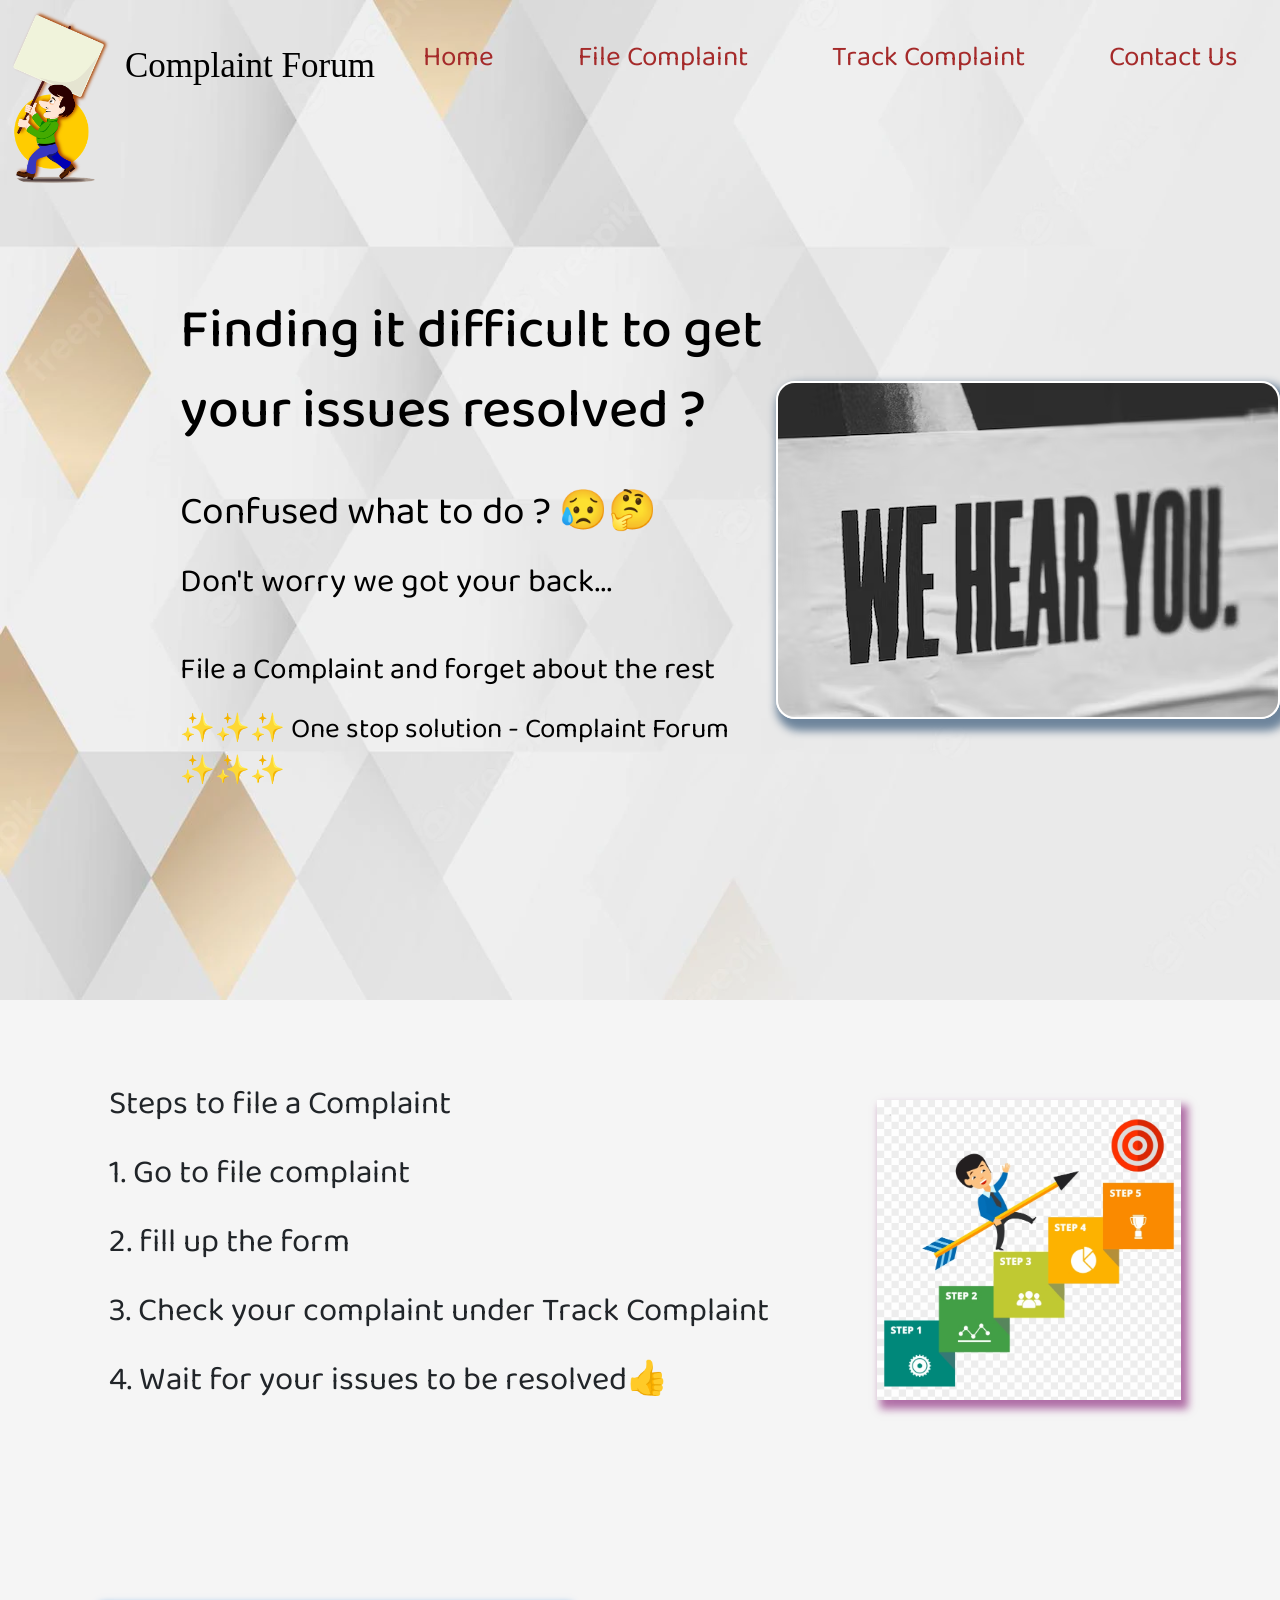
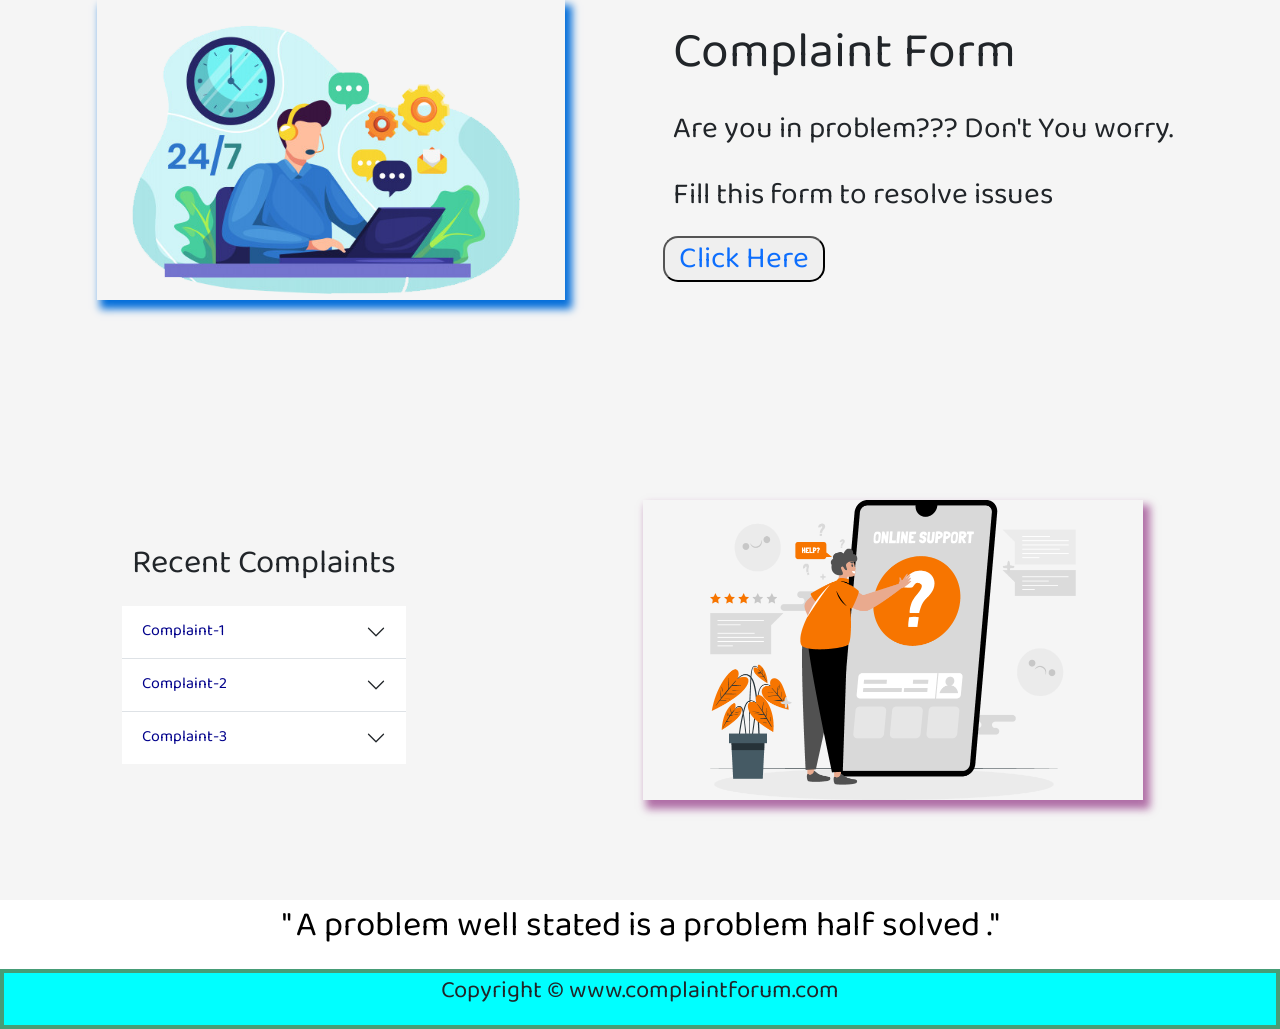
==== index.html @ 1fec8f89 "Add files via upload" ====
<!DOCTYPE html>
<html lang="en">

<head>
    <meta charset="UTF-8">
    <meta http-equiv="X-UA-Compatible" content="IE=edge">
    <meta name="viewport" content="width=device-width, initial-scale=1.0">
    <title>Best Complaint Forum | www.complaintforum.com</title>
    <link href="https://cdn.jsdelivr.net/npm/bootstrap@5.3.0-alpha1/dist/css/bootstrap.min.css" rel="stylesheet"
        integrity="sha384-GLhlTQ8iRABdZLl6O3oVMWSktQOp6b7In1Zl3/Jr59b6EGGoI1aFkw7cmDA6j6gD" crossorigin="anonymous">
    <link rel="stylesheet" href="style.css">
    <link rel="preconnect" href="https://fonts.googleapis.com">
    <link rel="preconnect" href="https://fonts.gstatic.com" crossorigin>
    <link href="https://fonts.googleapis.com/css2?family=Baloo+Bhai+2&display=swap" rel="stylesheet">

</head>

<body>

    <div class="background-first">
        <nav class="navbar background">
            <ul class="nav-list">
                <div class="logo">
                    <img src="logo.png" alt="logo">
                </div>
                <p class="heading">Complaint Forum</p>
                <li><a href="#Home">Home</a></li>
                <li><a href="#move1" id="click">File Complaint</a></li>
                <li><a href="#move2">Track Complaint</a></li>
                <li><a href="Contact Us.html">Contact Us</a></li>
            </ul>
        </nav>
        <section class="main">
            <div class="first">
                <h1>Finding it difficult to get your issues resolved ? </h1>
                <br>
                <p class="para1">Confused what to do ? 😥🤔</p>
                <p class="para2">Don't worry we got your back...</p>
                <br>
                <p class="secondpara">File a Complaint and forget about the rest</p>
                <p class="best">✨✨✨ One stop solution - Complaint Forum ✨✨✨</p>
            </div>
            <div class="hear"><img src="hear.avif" alt="hear"></div>
        </section>

    </div>

    <section class="nextmain">
        <div class="second">
            <p>Steps to file a Complaint</p>
            <p>1. Go to file complaint</p>
            <p>2. fill up the form </p>
            <p>3. Check your complaint under Track Complaint </p>
            <p>4. Wait for your issues to be resolved👍</p>
        </div>
        <div class="secondimg">
            <img src="steps.png" alt="image">
        </div>
    </section>
    <section class="nextmain small" id="move1">
        <div class="second">
            <p class="form-heading">Complaint Form</p>
            <p>Are you in problem??? Don't You worry.</p>
            <p>Fill this form to resolve issues</p>
            <a href="#"><button id="click1"><a href="complaintportal.html">Click Here</a></button></a>
        </div>
        <div class="secondimg big">
            <img src="bg100.webp" alt="image">
        </div>
    </section>
    <section class="nextmain " id="move2">
        <div class="second">
            <p>Recent Complaints</p>



            <div class="accordion accordion-flush" id="accordionFlushExample">
                <div class="accordion-item">
                    <h2 class="accordion-header" id="flush-headingOne">
                        <button class="accordion-button collapsed custom" type="button" data-bs-toggle="collapse"
                            data-bs-target="#flush-collapseOne" aria-expanded="false" aria-controls="flush-collapseOne">
                            Complaint-1
                        </button>
                    </h2>
                    <div id="flush-collapseOne" class="accordion-collapse collapse" aria-labelledby="flush-headingOne"
                        data-bs-parent="#accordionFlushExample">
                        <div class="accordion-body">
                            <strong>Regarding mess food</strong> It is been observed that, the quality of food is not
                            good.
                            The quantity of the food given is not sufficient. The sanitation is also not being
                            maintained, even there are not enough food counters.
                        </div>
                    </div>
                </div>
                <div class="accordion-item">
                    <h2 class="accordion-header" id="flush-headingTwo">
                        <button class="accordion-button collapsed custom" type="button" data-bs-toggle="collapse"
                            data-bs-target="#flush-collapseTwo" aria-expanded="false" aria-controls="flush-collapseTwo">
                            Complaint-2
                        </button>
                    </h2>
                    <div id="flush-collapseTwo" class="accordion-collapse collapse" aria-labelledby="flush-headingTwo"
                        data-bs-parent="#accordionFlushExample">
                        <div class="accordion-body">
                            <strong>Water and Electricity issue</strong> It is observed that there are frequent
                            power-cuts in the weekends.
                            Also, there is shortage of drinking water in the water filters.


                        </div>
                    </div>
                </div>
                <div class="accordion-item">
                    <h2 class="accordion-header" id="flush-headingThree">
                        <button class="accordion-button collapsed custom" type="button" data-bs-toggle="collapse"
                            data-bs-target="#flush-collapseThree" aria-expanded="false"
                            aria-controls="flush-collapseThree">
                            Complaint-3
                        </button>
                    </h2>
                    <div id="flush-collapseThree" class="accordion-collapse collapse"
                        aria-labelledby="flush-headingThree" data-bs-parent="#accordionFlushExample">
                        <div class="accordion-body">
                            <strong>Disputes in ownership of bicycles and their theft</strong> It is observed that there
                            is regular theft of bicycles in Hostel.
                        </div>
                    </div>
                </div>
            </div>
        </div>
        <div class="secondimg thirdimg">
            <img src="img2.png" alt="image">
        </div>
    </section>
    <footer>
        <p class="quote">" A problem well stated is a problem half solved ."</p>
    </footer>
    <section class="last">
        <p>Copyright &copy; www.complaintforum.com</p>
    </section>


    <script src="https://cdn.jsdelivr.net/npm/bootstrap@5.3.0-alpha1/dist/js/bootstrap.bundle.min.js"
        integrity="sha384-w76AqPfDkMBDXo30jS1Sgez6pr3x5MlQ1ZAGC+nuZB+EYdgRZgiwxhTBTkF7CXvN"
        crossorigin="anonymous"></script>
</body>

</html>
---- style.css ----
* {
    margin: 0;
    padding: 0;
    font-family: 'Baloo Bhai 2', cursive;
}
a{
    text-decoration: none;
}
p{
    line-height: 1.5em;
}

h1{
    line-height: 80px;
    font-size: 55px;
    color: black;
}
.para1{
    font-size: 39px;
    color: black;
}
.para2{
    font-size: 33px;
    color: black;
}
.secondpara{
    font-size: 30px;
color: black;

}
.best {
    font-size: 28px;
color: black;

}
.navbar {
    display: flex;
    height: 100px;
    justify-content: right;
    align-items: right;
    position: sticky;
    top: 0px;
    cursor: pointer;
}
.logo {
    width: 20px;
    display: flex;
    justify-content: center;
    align-items: center;
}

.logo img {
    width: 100px;
    position: absolute;
    left: 10px;
    top: 10px;
    border: 3px solid none;
    border-radius: 20px;
}

.nav-list {
    display: flex;
    align-items: center;
}
.heading{
    font-family: Georgia, 'Times New Roman', Times, serif;
    color: black;
    top: 40px;
    position: absolute;
    left: 125px;
    text-align: left;
    font-size: 35px;
}


.nav-list li {
    text-align: right;
    list-style: none;
    padding: 29px 35px;
}

.nav-list li a {
    text-decoration: none;
    padding: 5px 5px;
    border: 2px solid transparent;
    border-radius: 8px;
    color: brown;
    font-size: 28px;
}

.nav-list li a:hover {
    border: 2px solid black;
    background-color: rgb(35, 20, 171);
    color: white;
}
.background {
    background-size: cover;
    background-blend-mode: darken;
}
.main{
    display: flex;
    justify-content: center;
    align-items: center;
    height: 100vh;
}
.first{
    margin-right: auto;
    margin-left:180px;
    width: 100vh;
}
.first img{
    height: 200px;
}
.nextmain{
        height: 500px;
        display: flex;
        align-items: center;
        justify-content: space-evenly;
        margin: auto;
        background-color: whitesmoke;
}

.nextmain img{
    height: 300px;
    color: azure;
    box-shadow: 5px 7px 8px 2px rgba(131, 23, 115, 0.6);
}

.small{
    display: flex;
    flex-direction: row-reverse;
}
.thirdimg{
    padding: 15px;
    margin-left: 100px;
}
.quote {
        display: flex;
        justify-content: center;
        align-items: center;
        color: black;
        font-size: 35px;
}
.last{
        border: 4px solid rgb(70, 157, 119);
        display: flex;
        justify-content: center;
        align-items: center;
        font-size: 24px;
        background-color: aqua;
}
.second p{
    padding: 10px 10px;
    font-size: 33px;
}

.small p{
    font-size: 30px;   
}
button{
    border-radius: 15px;
    font-size: 30px;
    padding: 14px 14px;
}
button:hover{
    background-color: rgb(185, 178, 113);
    color: aqua;
}
.background-first {
    background: rgba(0, 0, 0,0.0009) url(finalbg.webp) no-repeat;
    background-size: cover;
    background-blend-mode: darken;
}
.small .form-heading{
    font-size: 50px;
}
.small p{
    line-height: 1em;
}
.big img{
    box-shadow: 5px 7px 8px 2px rgb(5, 111, 218);
}
.thirdimg img{
    width: 500px;
}
.hear{
    margin-left: -10px;
    margin-right: auto;

}
.hear img{
    border: 2px solid white;
    border-radius: 19px;
    box-shadow: 5px 7px 8px 5px rgb(110, 133, 156);
}
.second p{
    line-height: 1em;
}
.small{
    line-height: 1em;
}
.custom{
    color: darkblue;
}
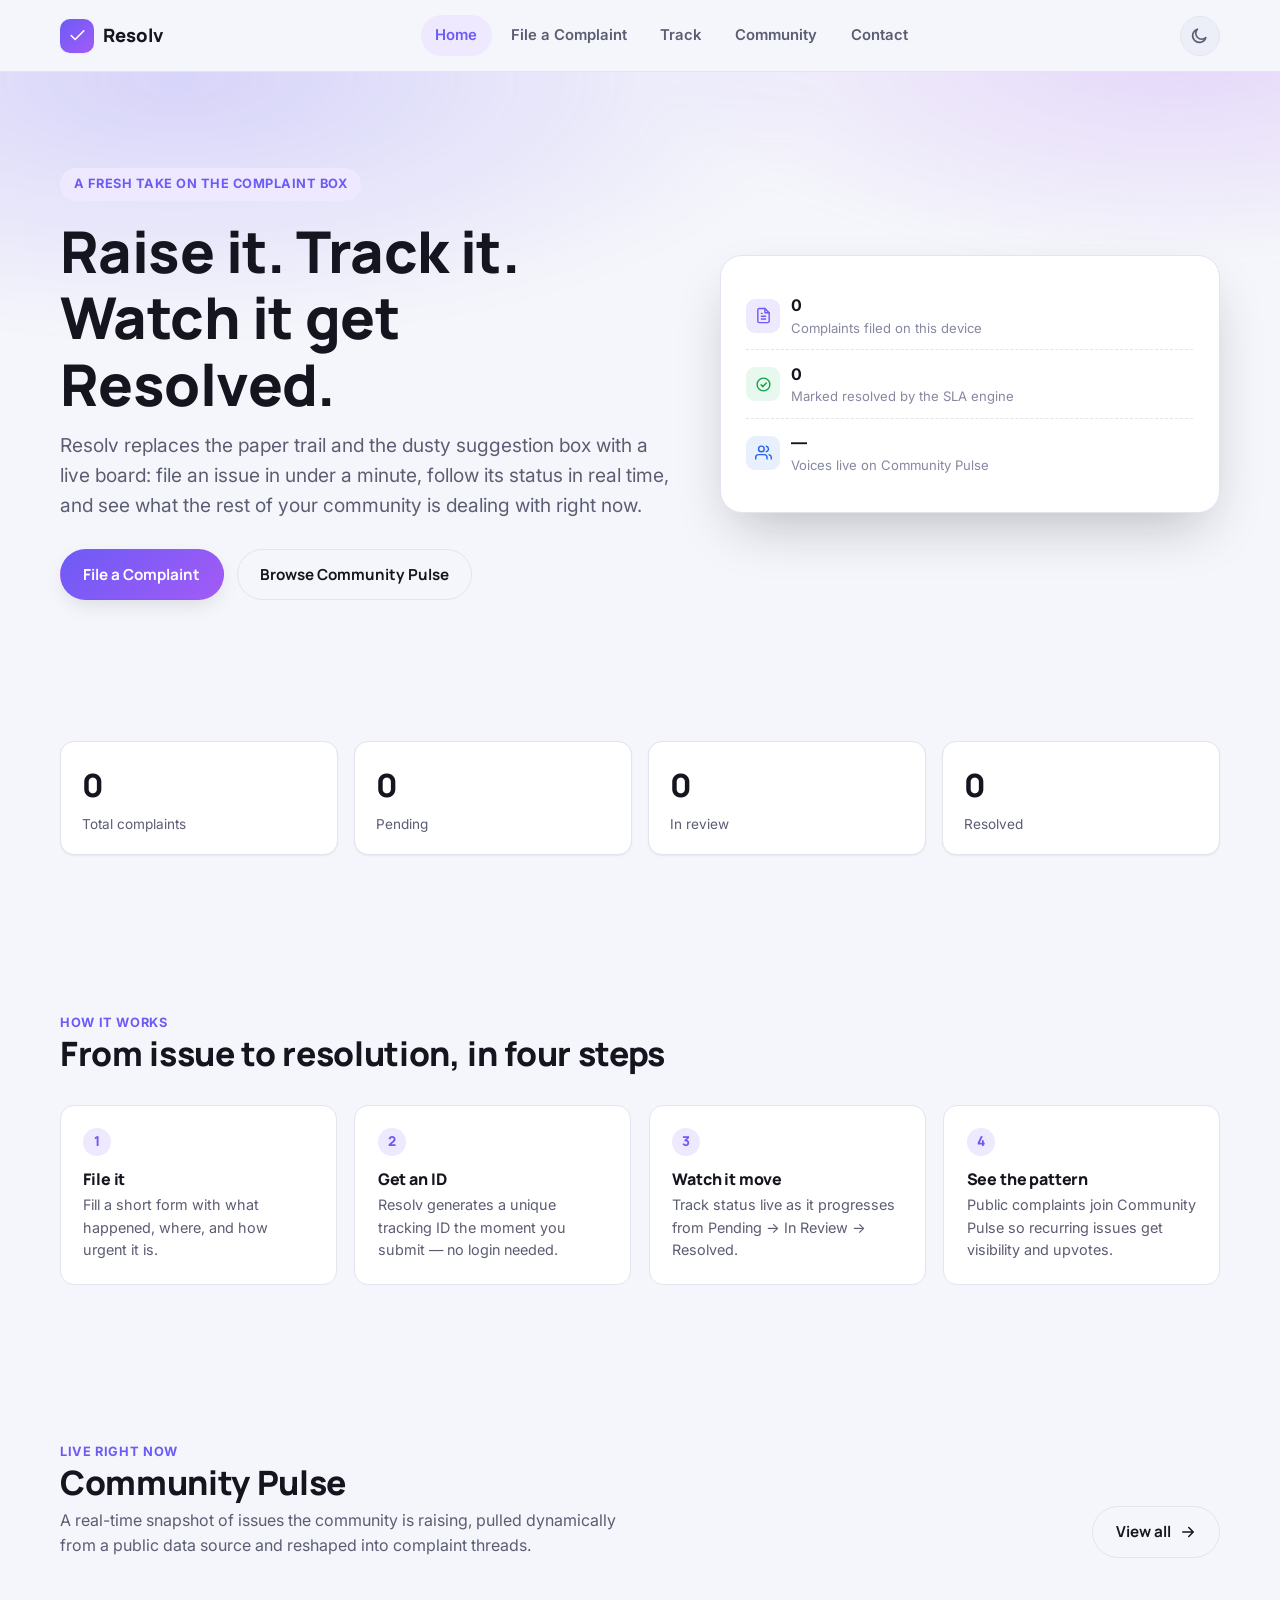
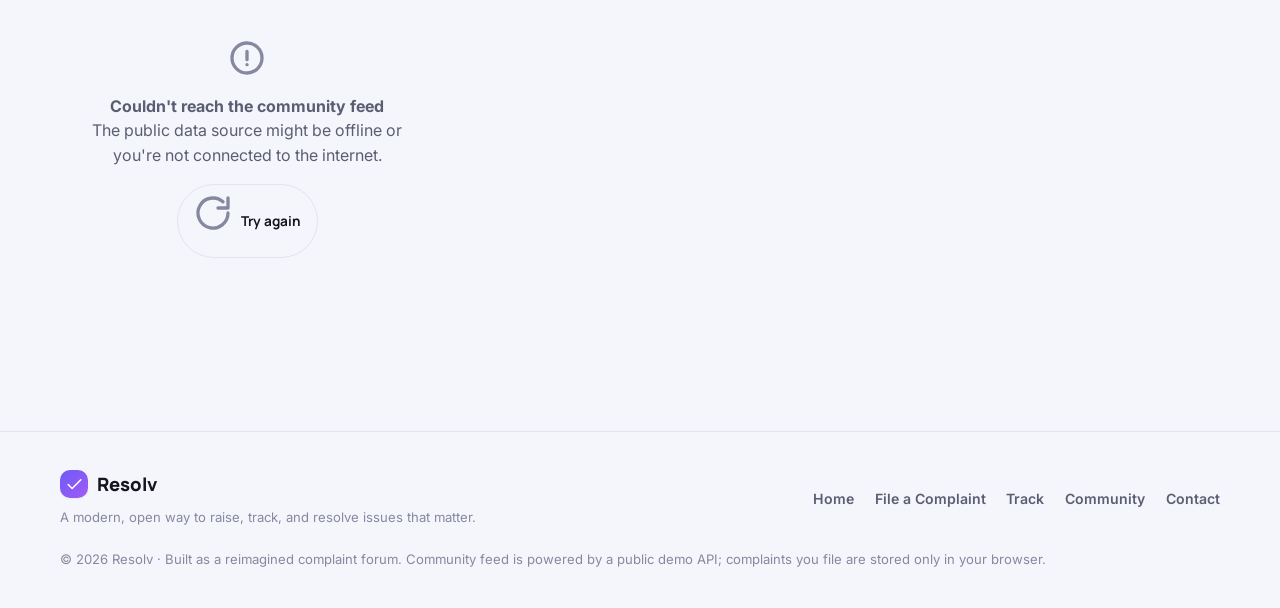
==== commit 3ce60f63: "Reimagine as Resolv: modern redesign, live community data, working complaint filing/tracking - Rebra" ====
--- a/index.html
+++ b/index.html
@@ -1,148 +1,175 @@
-<!DOCTYPE html>
-<html lang="en">
-
-<head>
-    <meta charset="UTF-8">
-    <meta http-equiv="X-UA-Compatible" content="IE=edge">
-    <meta name="viewport" content="width=device-width, initial-scale=1.0">
-    <title>Best Complaint Forum | www.complaintforum.com</title>
-    <link href="https://cdn.jsdelivr.net/npm/bootstrap@5.3.0-alpha1/dist/css/bootstrap.min.css" rel="stylesheet"
-        integrity="sha384-GLhlTQ8iRABdZLl6O3oVMWSktQOp6b7In1Zl3/Jr59b6EGGoI1aFkw7cmDA6j6gD" crossorigin="anonymous">
-    <link rel="stylesheet" href="style.css">
-    <link rel="preconnect" href="https://fonts.googleapis.com">
-    <link rel="preconnect" href="https://fonts.gstatic.com" crossorigin>
-    <link href="https://fonts.googleapis.com/css2?family=Baloo+Bhai+2&display=swap" rel="stylesheet">
-
-</head>
-
-<body>
-
-    <div class="background-first">
-        <nav class="navbar background">
-            <ul class="nav-list">
-                <div class="logo">
-                    <img src="logo.png" alt="logo">
-                </div>
-                <p class="heading">Complaint Forum</p>
-                <li><a href="#Home">Home</a></li>
-                <li><a href="#move1" id="click">File Complaint</a></li>
-                <li><a href="#move2">Track Complaint</a></li>
-                <li><a href="Contact Us.html">Contact Us</a></li>
-            </ul>
-        </nav>
-        <section class="main">
-            <div class="first">
-                <h1>Finding it difficult to get your issues resolved ? </h1>
-                <br>
-                <p class="para1">Confused what to do ? 😥🤔</p>
-                <p class="para2">Don't worry we got your back...</p>
-                <br>
-                <p class="secondpara">File a Complaint and forget about the rest</p>
-                <p class="best">✨✨✨ One stop solution - Complaint Forum ✨✨✨</p>
-            </div>
-            <div class="hear"><img src="hear.avif" alt="hear"></div>
-        </section>
-
-    </div>
-
-    <section class="nextmain">
-        <div class="second">
-            <p>Steps to file a Complaint</p>
-            <p>1. Go to file complaint</p>
-            <p>2. fill up the form </p>
-            <p>3. Check your complaint under Track Complaint </p>
-            <p>4. Wait for your issues to be resolved👍</p>
-        </div>
-        <div class="secondimg">
-            <img src="steps.png" alt="image">
-        </div>
-    </section>
-    <section class="nextmain small" id="move1">
-        <div class="second">
-            <p class="form-heading">Complaint Form</p>
-            <p>Are you in problem??? Don't You worry.</p>
-            <p>Fill this form to resolve issues</p>
-            <a href="#"><button id="click1"><a href="complaintportal.html">Click Here</a></button></a>
-        </div>
-        <div class="secondimg big">
-            <img src="bg100.webp" alt="image">
-        </div>
-    </section>
-    <section class="nextmain " id="move2">
-        <div class="second">
-            <p>Recent Complaints</p>
-
-
-
-            <div class="accordion accordion-flush" id="accordionFlushExample">
-                <div class="accordion-item">
-                    <h2 class="accordion-header" id="flush-headingOne">
-                        <button class="accordion-button collapsed custom" type="button" data-bs-toggle="collapse"
-                            data-bs-target="#flush-collapseOne" aria-expanded="false" aria-controls="flush-collapseOne">
-                            Complaint-1
-                        </button>
-                    </h2>
-                    <div id="flush-collapseOne" class="accordion-collapse collapse" aria-labelledby="flush-headingOne"
-                        data-bs-parent="#accordionFlushExample">
-                        <div class="accordion-body">
-                            <strong>Regarding mess food</strong> It is been observed that, the quality of food is not
-                            good.
-                            The quantity of the food given is not sufficient. The sanitation is also not being
-                            maintained, even there are not enough food counters.
-                        </div>
-                    </div>
-                </div>
-                <div class="accordion-item">
-                    <h2 class="accordion-header" id="flush-headingTwo">
-                        <button class="accordion-button collapsed custom" type="button" data-bs-toggle="collapse"
-                            data-bs-target="#flush-collapseTwo" aria-expanded="false" aria-controls="flush-collapseTwo">
-                            Complaint-2
-                        </button>
-                    </h2>
-                    <div id="flush-collapseTwo" class="accordion-collapse collapse" aria-labelledby="flush-headingTwo"
-                        data-bs-parent="#accordionFlushExample">
-                        <div class="accordion-body">
-                            <strong>Water and Electricity issue</strong> It is observed that there are frequent
-                            power-cuts in the weekends.
-                            Also, there is shortage of drinking water in the water filters.
-
-
-                        </div>
-                    </div>
-                </div>
-                <div class="accordion-item">
-                    <h2 class="accordion-header" id="flush-headingThree">
-                        <button class="accordion-button collapsed custom" type="button" data-bs-toggle="collapse"
-                            data-bs-target="#flush-collapseThree" aria-expanded="false"
-                            aria-controls="flush-collapseThree">
-                            Complaint-3
-                        </button>
-                    </h2>
-                    <div id="flush-collapseThree" class="accordion-collapse collapse"
-                        aria-labelledby="flush-headingThree" data-bs-parent="#accordionFlushExample">
-                        <div class="accordion-body">
-                            <strong>Disputes in ownership of bicycles and their theft</strong> It is observed that there
-                            is regular theft of bicycles in Hostel.
-                        </div>
-                    </div>
-                </div>
-            </div>
-        </div>
-        <div class="secondimg thirdimg">
-            <img src="img2.png" alt="image">
-        </div>
-    </section>
-    <footer>
-        <p class="quote">" A problem well stated is a problem half solved ."</p>
-    </footer>
-    <section class="last">
-        <p>Copyright &copy; www.complaintforum.com</p>
-    </section>
-
-
-    <script src="https://cdn.jsdelivr.net/npm/bootstrap@5.3.0-alpha1/dist/js/bootstrap.bundle.min.js"
-        integrity="sha384-w76AqPfDkMBDXo30jS1Sgez6pr3x5MlQ1ZAGC+nuZB+EYdgRZgiwxhTBTkF7CXvN"
-        crossorigin="anonymous"></script>
-</body>
-
-</html>+<!DOCTYPE html>
+<html lang="en">
+
+<head>
+  <meta charset="UTF-8" />
+  <meta http-equiv="X-UA-Compatible" content="IE=edge" />
+  <meta name="viewport" content="width=device-width, initial-scale=1.0" />
+  <title>Resolv — Raise it. Track it. Resolved.</title>
+  <meta name="description" content="Resolv is a modern, community-driven way to file complaints, watch them move through resolution in real time, and see what issues your community is raising right now." />
+  <link rel="icon" href="data:image/svg+xml,%3Csvg xmlns='http://www.w3.org/2000/svg' viewBox='0 0 32 32'%3E%3Crect width='32' height='32' rx='8' fill='%236d5bf6'/%3E%3Cpath d='M9 17l5 5 9-11' stroke='white' stroke-width='3' fill='none' stroke-linecap='round' stroke-linejoin='round'/%3E%3C/svg%3E" />
+  <script>
+    (function () {
+      var t = localStorage.getItem('resolv.theme') || (window.matchMedia && window.matchMedia('(prefers-color-scheme: dark)').matches ? 'dark' : 'light');
+      document.documentElement.setAttribute('data-theme', t);
+    })();
+  </script>
+  <link rel="preconnect" href="https://fonts.googleapis.com">
+  <link rel="preconnect" href="https://fonts.gstatic.com" crossorigin>
+  <link href="https://fonts.googleapis.com/css2?family=Inter:wght@400;500;600;700;800&family=Manrope:wght@700;800&display=swap" rel="stylesheet">
+  <link rel="stylesheet" href="assets/css/styles.css" />
+</head>
+
+<body data-page="home">
+
+  <header class="site-header">
+    <div class="container navbar">
+      <a href="index.html" class="brand">
+        <span class="brand-mark" data-icon="check"></span>
+        Resolv
+      </a>
+      <nav class="nav-links" id="navLinks">
+        <a href="index.html" data-nav="home">Home</a>
+        <a href="file-complaint.html" data-nav="file">File a Complaint</a>
+        <a href="track-complaint.html" data-nav="track">Track</a>
+        <a href="community.html" data-nav="community">Community</a>
+        <a href="contact.html" data-nav="contact">Contact</a>
+      </nav>
+      <div class="nav-right">
+        <button class="btn-icon theme-toggle" id="themeToggle" aria-label="Toggle dark mode" type="button"></button>
+        <button class="btn-icon nav-toggle" aria-label="Toggle menu" aria-expanded="false" type="button" id="navIconBtn"></button>
+      </div>
+    </div>
+  </header>
+
+  <main>
+    <section class="hero">
+      <div class="container hero-grid">
+        <div>
+          <span class="eyebrow">A fresh take on the complaint box</span>
+          <h1>Raise it. Track it. Watch it get Resolved.</h1>
+          <p class="lede">Resolv replaces the paper trail and the dusty suggestion box with a live board: file an
+            issue in under a minute, follow its status in real time, and see what the rest of your community is
+            dealing with right now.</p>
+          <div class="hero-actions">
+            <a href="file-complaint.html" class="btn btn-primary">File a Complaint</a>
+            <a href="community.html" class="btn btn-outline">Browse Community Pulse</a>
+          </div>
+        </div>
+        <div class="hero-card fade-in">
+          <div class="mini-row">
+            <span class="mini-icon" style="background:var(--accent-soft);color:var(--accent)" data-icon="fileText"></span>
+            <div>
+              <strong id="heroTotal">—</strong>
+              <div class="footer-note">Complaints filed on this device</div>
+            </div>
+          </div>
+          <div class="mini-row">
+            <span class="mini-icon" style="background:var(--success-soft);color:var(--success)" data-icon="checkCircle"></span>
+            <div>
+              <strong id="heroResolved">—</strong>
+              <div class="footer-note">Marked resolved by the SLA engine</div>
+            </div>
+          </div>
+          <div class="mini-row">
+            <span class="mini-icon" style="background:var(--info-soft);color:var(--info)" data-icon="users"></span>
+            <div>
+              <strong id="heroVoices">—</strong>
+              <div class="footer-note">Voices live on Community Pulse</div>
+            </div>
+          </div>
+        </div>
+      </div>
+    </section>
+
+    <section>
+      <div class="container">
+        <div class="stat-row" id="statRow">
+          <div class="stat-tile"><div class="value" id="statTotal">—</div><div class="label">Total complaints</div></div>
+          <div class="stat-tile"><div class="value" id="statPending">—</div><div class="label">Pending</div></div>
+          <div class="stat-tile"><div class="value" id="statReview">—</div><div class="label">In review</div></div>
+          <div class="stat-tile"><div class="value" id="statResolved">—</div><div class="label">Resolved</div></div>
+        </div>
+      </div>
+    </section>
+
+    <section>
+      <div class="container">
+        <div class="section-head">
+          <div>
+            <span class="section-tag">How it works</span>
+            <h2>From issue to resolution, in four steps</h2>
+          </div>
+        </div>
+        <div class="steps-grid">
+          <div class="step-card">
+            <div class="step-num">1</div>
+            <h3>File it</h3>
+            <p>Fill a short form with what happened, where, and how urgent it is.</p>
+          </div>
+          <div class="step-card">
+            <div class="step-num">2</div>
+            <h3>Get an ID</h3>
+            <p>Resolv generates a unique tracking ID the moment you submit — no login needed.</p>
+          </div>
+          <div class="step-card">
+            <div class="step-num">3</div>
+            <h3>Watch it move</h3>
+            <p>Track status live as it progresses from Pending → In Review → Resolved.</p>
+          </div>
+          <div class="step-card">
+            <div class="step-num">4</div>
+            <h3>See the pattern</h3>
+            <p>Public complaints join Community Pulse so recurring issues get visibility and upvotes.</p>
+          </div>
+        </div>
+      </div>
+    </section>
+
+    <section>
+      <div class="container">
+        <div class="section-head">
+          <div>
+            <span class="section-tag">Live right now</span>
+            <h2>Community Pulse</h2>
+            <p>A real-time snapshot of issues the community is raising, pulled dynamically from a public data
+              source and reshaped into complaint threads.</p>
+          </div>
+          <a href="community.html" class="btn btn-outline">View all<span data-icon="arrowRight"></span></a>
+        </div>
+        <div class="complaint-grid" id="pulsePreview">
+          <div class="skeleton skeleton-card"></div>
+          <div class="skeleton skeleton-card"></div>
+          <div class="skeleton skeleton-card"></div>
+        </div>
+      </div>
+    </section>
+  </main>
+
+  <footer class="site-footer">
+    <div class="container footer-grid">
+      <div>
+        <a href="index.html" class="brand" style="margin-bottom:.5rem;">
+          <span class="brand-mark" data-icon="check" style="width:28px;height:28px;"></span>
+          Resolv
+        </a>
+        <p class="footer-note">A modern, open way to raise, track, and resolve issues that matter.</p>
+      </div>
+      <nav class="foot-links">
+        <a href="index.html">Home</a>
+        <a href="file-complaint.html">File a Complaint</a>
+        <a href="track-complaint.html">Track</a>
+        <a href="community.html">Community</a>
+        <a href="contact.html">Contact</a>
+      </nav>
+    </div>
+    <div class="container">
+      <p class="footer-note" style="margin-top:1.4rem;">© 2026 Resolv · Built as a reimagined complaint forum. Community
+        feed is powered by a public demo API; complaints you file are stored only in your browser.</p>
+    </div>
+  </footer>
+
+  <script type="module" src="assets/js/home.js"></script>
+</body>
+
+</html>
--- a/assets/css/styles.css
+++ b/assets/css/styles.css
@@ -0,0 +1,377 @@
+/* ==========================================================================
+   Resolv — design system
+   Vanilla CSS, custom properties, light/dark themes.
+   ========================================================================== */
+
+:root {
+  --font-sans: 'Inter', system-ui, -apple-system, Segoe UI, Roboto, sans-serif;
+  --font-display: 'Manrope', var(--font-sans);
+
+  --bg: #f5f6fb;
+  --bg-elevated: #ffffff;
+  --bg-subtle: #edeff8;
+  --border: #e2e4ee;
+  --text: #14151f;
+  --text-muted: #5b5d72;
+  --text-faint: #8688a0;
+
+  --accent: #6d5bf6;
+  --accent-hover: #5a48e6;
+  --accent-2: #a25bf6;
+  --accent-contrast: #ffffff;
+  --accent-soft: #eee9fe;
+  --accent-gradient: linear-gradient(135deg, var(--accent), var(--accent-2));
+
+  --success: #16a34a;
+  --success-soft: #e7f8ee;
+  --warning: #d97706;
+  --warning-soft: #fef3e2;
+  --danger: #dc2626;
+  --danger-soft: #fdeaea;
+  --info: #2563eb;
+  --info-soft: #e8f0fe;
+
+  --shadow-sm: 0 1px 2px rgba(20, 21, 31, .06);
+  --shadow-md: 0 8px 24px -8px rgba(20, 21, 31, .16);
+  --shadow-lg: 0 24px 56px -16px rgba(20, 21, 31, .28);
+
+  --radius-sm: 8px;
+  --radius-md: 14px;
+  --radius-lg: 22px;
+  --radius-full: 999px;
+
+  --container: 1160px;
+  color-scheme: light;
+}
+
+[data-theme="dark"] {
+  --bg: #0c0d14;
+  --bg-elevated: #161824;
+  --bg-subtle: #1c1f2e;
+  --border: #2a2d40;
+  --text: #f2f2f9;
+  --text-muted: #a7a9c4;
+  --text-faint: #6f7189;
+
+  --accent: #8b7bff;
+  --accent-hover: #a294ff;
+  --accent-2: #c07bff;
+  --accent-soft: #241f45;
+
+  --success-soft: #0f2a1d;
+  --warning-soft: #2c2210;
+  --danger-soft: #2c1417;
+  --info-soft: #101f36;
+
+  --shadow-sm: 0 1px 2px rgba(0, 0, 0, .5);
+  --shadow-md: 0 8px 24px -8px rgba(0, 0, 0, .55);
+  --shadow-lg: 0 24px 56px -16px rgba(0, 0, 0, .6);
+  color-scheme: dark;
+}
+
+/* ---------- reset ---------- */
+*, *::before, *::after { box-sizing: border-box; }
+* { margin: 0; }
+html { -webkit-text-size-adjust: 100%; scroll-behavior: smooth; }
+body {
+  font-family: var(--font-sans);
+  background: var(--bg);
+  color: var(--text);
+  line-height: 1.55;
+  -webkit-font-smoothing: antialiased;
+  transition: background-color .25s ease, color .25s ease;
+  min-height: 100dvh;
+  display: flex;
+  flex-direction: column;
+}
+img, svg { display: block; max-width: 100%; }
+a { color: inherit; text-decoration: none; }
+button, input, select, textarea { font: inherit; color: inherit; }
+ul { list-style: none; padding: 0; }
+h1, h2, h3, h4 { font-family: var(--font-display); font-weight: 800; line-height: 1.15; letter-spacing: -.01em; }
+main { flex: 1; }
+::selection { background: var(--accent-soft); color: var(--accent); }
+
+.container { width: min(100% - 2.5rem, var(--container)); margin-inline: auto; }
+.container.narrow { --container: 760px; }
+.container.wide { --container: 1320px; }
+
+section { padding: clamp(3rem, 6vw, 5.5rem) 0; }
+
+.visually-hidden {
+  position: absolute; width: 1px; height: 1px; padding: 0; margin: -1px;
+  overflow: hidden; clip: rect(0,0,0,0); white-space: nowrap; border: 0;
+}
+
+/* ---------- buttons ---------- */
+.btn {
+  display: inline-flex; align-items: center; justify-content: center; gap: .5rem;
+  font-family: var(--font-display); font-weight: 700; font-size: .95rem;
+  padding: .8rem 1.4rem; border-radius: var(--radius-full);
+  border: 1px solid transparent; cursor: pointer;
+  transition: transform .15s ease, box-shadow .15s ease, background-color .15s ease, border-color .15s ease, color .15s ease;
+  white-space: nowrap;
+}
+.btn svg { width: 18px; height: 18px; flex-shrink: 0; }
+.btn:active { transform: translateY(1px) scale(.99); }
+.btn-primary {
+  background: var(--accent-gradient); color: #fff; box-shadow: var(--shadow-md);
+}
+.btn-primary:hover { box-shadow: var(--shadow-lg); transform: translateY(-1px); }
+.btn-outline {
+  background: transparent; border-color: var(--border); color: var(--text);
+}
+.btn-outline:hover { border-color: var(--accent); color: var(--accent); }
+.btn-ghost { background: transparent; color: var(--text-muted); padding: .7rem 1rem; }
+.btn-ghost:hover { color: var(--text); background: var(--bg-subtle); }
+.btn-block { width: 100%; }
+.btn-sm { padding: .5rem .95rem; font-size: .85rem; }
+.btn[disabled] { opacity: .55; cursor: not-allowed; transform: none !important; }
+.btn-icon {
+  width: 40px; height: 40px; padding: 0; border-radius: var(--radius-full);
+  display: inline-flex; align-items: center; justify-content: center;
+  background: var(--bg-subtle); border: 1px solid var(--border); color: var(--text-muted); cursor: pointer;
+}
+.btn-icon:hover { color: var(--accent); border-color: var(--accent); }
+.btn-icon svg { width: 19px; height: 19px; }
+
+/* ---------- navbar ---------- */
+.site-header {
+  position: sticky; top: 0; z-index: 50;
+  background: color-mix(in srgb, var(--bg) 82%, transparent);
+  backdrop-filter: blur(14px) saturate(140%);
+  border-bottom: 1px solid var(--border);
+}
+.navbar { display: flex; align-items: center; justify-content: space-between; padding: .95rem 0; gap: 1rem; }
+.brand { display: inline-flex; align-items: center; gap: .55rem; font-family: var(--font-display); font-weight: 800; font-size: 1.15rem; }
+.brand-mark {
+  width: 34px; height: 34px; border-radius: 10px; background: var(--accent-gradient);
+  display: flex; align-items: center; justify-content: center; color: #fff; flex-shrink: 0;
+  box-shadow: var(--shadow-sm);
+}
+.brand-mark svg { width: 19px; height: 19px; }
+.nav-links { display: flex; align-items: center; gap: .3rem; }
+.nav-links a {
+  padding: .55rem .9rem; border-radius: var(--radius-full); font-weight: 600; font-size: .93rem;
+  color: var(--text-muted); transition: background-color .15s ease, color .15s ease;
+}
+.nav-links a:hover { color: var(--text); background: var(--bg-subtle); }
+.nav-links a.active { color: var(--accent); background: var(--accent-soft); }
+.nav-right { display: flex; align-items: center; gap: .6rem; }
+.nav-toggle { display: none; }
+.theme-toggle { position: relative; }
+.theme-toggle svg { position: absolute; transition: opacity .2s ease, transform .3s ease; }
+.theme-toggle .icon-sun { opacity: 0; transform: rotate(-40deg) scale(.6); }
+.theme-toggle .icon-moon { opacity: 1; transform: rotate(0) scale(1); }
+[data-theme="dark"] .theme-toggle .icon-sun { opacity: 1; transform: rotate(0) scale(1); }
+[data-theme="dark"] .theme-toggle .icon-moon { opacity: 0; transform: rotate(40deg) scale(.6); }
+
+@media (max-width: 860px) {
+  .nav-links { position: fixed; inset: 64px 1rem auto 1rem; flex-direction: column; align-items: stretch;
+    background: var(--bg-elevated); border: 1px solid var(--border); border-radius: var(--radius-md);
+    box-shadow: var(--shadow-lg); padding: .6rem; gap: .2rem;
+    opacity: 0; visibility: hidden; transform: translateY(-8px); transition: all .2s ease; }
+  .nav-links.open { opacity: 1; visibility: visible; transform: translateY(0); }
+  .nav-links a { padding: .8rem 1rem; }
+  .nav-toggle { display: inline-flex; }
+}
+
+/* ---------- hero ---------- */
+.hero { padding-top: clamp(3rem, 8vw, 6rem); padding-bottom: clamp(2rem, 6vw, 4rem); position: relative; overflow: clip; }
+.hero::before {
+  content: ""; position: absolute; inset: -20% -10% auto -10%; height: 620px; z-index: -1;
+  background:
+    radial-gradient(60% 60% at 20% 20%, color-mix(in srgb, var(--accent) 22%, transparent), transparent 70%),
+    radial-gradient(50% 50% at 85% 15%, color-mix(in srgb, var(--accent-2) 20%, transparent), transparent 70%);
+  filter: blur(10px);
+}
+.eyebrow {
+  display: inline-flex; align-items: center; gap: .45rem; font-weight: 700; font-size: .8rem;
+  letter-spacing: .04em; text-transform: uppercase; color: var(--accent);
+  background: var(--accent-soft); padding: .4rem .85rem; border-radius: var(--radius-full);
+}
+.hero h1 { font-size: clamp(2.2rem, 5vw, 3.6rem); max-width: 18ch; margin-block: 1.1rem .9rem; }
+.hero .lede { font-size: clamp(1.02rem, 1.6vw, 1.2rem); color: var(--text-muted); max-width: 56ch; }
+.hero-actions { display: flex; flex-wrap: wrap; gap: .8rem; margin-top: 1.8rem; }
+.hero-grid { display: grid; grid-template-columns: 1.1fr .9fr; gap: clamp(1.5rem, 4vw, 3rem); align-items: center; }
+@media (max-width: 900px) { .hero-grid { grid-template-columns: 1fr; } }
+
+.hero-card {
+  background: var(--bg-elevated); border: 1px solid var(--border); border-radius: var(--radius-lg);
+  padding: 1.6rem; box-shadow: var(--shadow-lg); position: relative;
+}
+.hero-card .mini-row { display: flex; align-items: center; gap: .7rem; padding: .7rem 0; border-bottom: 1px dashed var(--border); }
+.hero-card .mini-row:last-child { border-bottom: none; }
+.hero-card .mini-icon { width: 34px; height: 34px; border-radius: 9px; display: flex; align-items: center; justify-content: center; flex-shrink: 0; }
+.hero-card .mini-icon svg { width: 17px; height: 17px; }
+
+/* ---------- stats ---------- */
+.stat-row { display: grid; grid-template-columns: repeat(4, 1fr); gap: 1rem; }
+@media (max-width: 760px) { .stat-row { grid-template-columns: repeat(2, 1fr); } }
+.stat-tile {
+  background: var(--bg-elevated); border: 1px solid var(--border); border-radius: var(--radius-md);
+  padding: 1.2rem 1.3rem; box-shadow: var(--shadow-sm);
+}
+.stat-tile .value { font-family: var(--font-display); font-size: clamp(1.5rem, 3vw, 2rem); font-weight: 800; }
+.stat-tile .label { color: var(--text-muted); font-size: .85rem; margin-top: .2rem; }
+
+/* ---------- section headers ---------- */
+.section-head { display: flex; align-items: flex-end; justify-content: space-between; gap: 1rem; margin-bottom: 2rem; flex-wrap: wrap; }
+.section-head h2 { font-size: clamp(1.5rem, 3vw, 2.1rem); }
+.section-head p { color: var(--text-muted); margin-top: .4rem; max-width: 56ch; }
+.section-tag { color: var(--accent); font-weight: 700; font-size: .8rem; text-transform: uppercase; letter-spacing: .05em; }
+
+/* ---------- steps ---------- */
+.steps-grid { display: grid; grid-template-columns: repeat(4, 1fr); gap: 1.1rem; counter-reset: step; }
+@media (max-width: 900px) { .steps-grid { grid-template-columns: repeat(2, 1fr); } }
+@media (max-width: 560px) { .steps-grid { grid-template-columns: 1fr; } }
+.step-card { background: var(--bg-elevated); border: 1px solid var(--border); border-radius: var(--radius-md); padding: 1.4rem; position: relative; }
+.step-num { font-family: var(--font-display); font-weight: 800; color: var(--accent); font-size: .85rem; background: var(--accent-soft); width: 28px; height: 28px; border-radius: 999px; display: flex; align-items: center; justify-content: center; margin-bottom: .9rem; }
+.step-card h3 { font-size: 1rem; margin-bottom: .35rem; }
+.step-card p { color: var(--text-muted); font-size: .9rem; }
+
+/* ---------- cards / grid ---------- */
+.card {
+  background: var(--bg-elevated); border: 1px solid var(--border); border-radius: var(--radius-lg);
+  box-shadow: var(--shadow-sm); transition: box-shadow .2s ease, transform .2s ease, border-color .2s ease;
+}
+.complaint-grid { display: grid; grid-template-columns: repeat(auto-fill, minmax(300px, 1fr)); gap: 1.1rem; }
+.complaint-card { padding: 1.3rem; display: flex; flex-direction: column; gap: .8rem; }
+.complaint-card:hover { box-shadow: var(--shadow-md); border-color: color-mix(in srgb, var(--accent) 35%, var(--border)); transform: translateY(-2px); }
+.card-top { display: flex; align-items: center; justify-content: space-between; gap: .6rem; }
+.badge {
+  display: inline-flex; align-items: center; gap: .35rem; font-size: .74rem; font-weight: 700;
+  padding: .3rem .65rem; border-radius: var(--radius-full); white-space: nowrap;
+}
+.badge svg { width: 12px; height: 12px; }
+.badge-cat { background: var(--info-soft); color: var(--info); }
+.badge-status-pending { background: var(--warning-soft); color: var(--warning); }
+.badge-status-review { background: var(--info-soft); color: var(--info); }
+.badge-status-resolved { background: var(--success-soft); color: var(--success); }
+.complaint-card h3 { font-size: 1.02rem; }
+.complaint-card .excerpt { color: var(--text-muted); font-size: .89rem; flex: 1; }
+.card-foot { display: flex; align-items: center; justify-content: space-between; padding-top: .7rem; border-top: 1px solid var(--border); }
+.author { display: flex; align-items: center; gap: .5rem; font-size: .82rem; color: var(--text-muted); }
+.avatar { width: 26px; height: 26px; border-radius: 999px; background: var(--bg-subtle); overflow: hidden; flex-shrink: 0; }
+.avatar img { width: 100%; height: 100%; object-fit: cover; }
+.card-actions { display: flex; align-items: center; gap: .4rem; }
+.pill-btn {
+  display: inline-flex; align-items: center; gap: .3rem; font-size: .8rem; font-weight: 700;
+  padding: .38rem .7rem; border-radius: var(--radius-full); border: 1px solid var(--border);
+  background: var(--bg-subtle); color: var(--text-muted); cursor: pointer; transition: all .15s ease;
+}
+.pill-btn svg { width: 14px; height: 14px; }
+.pill-btn:hover { border-color: var(--accent); color: var(--accent); }
+.pill-btn.active { background: var(--accent-soft); border-color: transparent; color: var(--accent); }
+
+/* ---------- filters bar ---------- */
+.filters-bar {
+  display: flex; flex-wrap: wrap; gap: .7rem; align-items: center; padding: 1rem; margin-bottom: 1.6rem;
+  background: var(--bg-elevated); border: 1px solid var(--border); border-radius: var(--radius-md);
+}
+.search-field { position: relative; flex: 1 1 240px; }
+.search-field svg { position: absolute; left: .8rem; top: 50%; translate: 0 -50%; width: 17px; height: 17px; color: var(--text-faint); }
+.search-field input { padding-left: 2.4rem; }
+select, input[type="text"], input[type="email"], input[type="tel"], input[type="number"], input[type="date"], input[type="file"], textarea {
+  width: 100%; background: var(--bg-subtle); border: 1px solid var(--border); border-radius: var(--radius-sm);
+  padding: .75rem .9rem; font-size: .93rem; color: var(--text); transition: border-color .15s ease, box-shadow .15s ease;
+}
+select:focus, input:focus, textarea:focus { outline: none; border-color: var(--accent); box-shadow: 0 0 0 3px var(--accent-soft); }
+.filters-bar select { width: auto; min-width: 150px; }
+
+/* ---------- forms ---------- */
+.form-card { background: var(--bg-elevated); border: 1px solid var(--border); border-radius: var(--radius-lg); box-shadow: var(--shadow-md); padding: clamp(1.4rem, 4vw, 2.4rem); }
+.field { display: flex; flex-direction: column; gap: .4rem; margin-bottom: 1.1rem; }
+.field label { font-weight: 700; font-size: .87rem; }
+.field .hint { font-size: .78rem; color: var(--text-faint); }
+.field-row { display: grid; grid-template-columns: 1fr 1fr; gap: 1rem; }
+@media (max-width: 620px) { .field-row { grid-template-columns: 1fr; } }
+.checkbox-row { display: flex; align-items: flex-start; gap: .6rem; background: var(--bg-subtle); border: 1px solid var(--border); border-radius: var(--radius-sm); padding: .85rem; }
+.checkbox-row input { width: 18px; height: 18px; margin-top: 2px; accent-color: var(--accent); }
+.checkbox-row label { font-size: .87rem; font-weight: 600; }
+.checkbox-row span { display: block; font-weight: 400; color: var(--text-muted); font-size: .8rem; margin-top: .15rem; }
+.error-text { color: var(--danger); font-size: .78rem; display: none; }
+.field.invalid select, .field.invalid input, .field.invalid textarea { border-color: var(--danger); }
+.field.invalid .error-text { display: block; }
+
+/* ---------- success panel ---------- */
+.success-panel { text-align: center; padding: 2rem .5rem; }
+.success-icon { width: 64px; height: 64px; border-radius: 999px; background: var(--success-soft); color: var(--success); display: flex; align-items: center; justify-content: center; margin: 0 auto 1.2rem; }
+.success-icon svg { width: 32px; height: 32px; }
+.id-chip { display: inline-flex; align-items: center; gap: .6rem; font-family: var(--font-display); font-weight: 800; font-size: 1.15rem;
+  background: var(--accent-soft); color: var(--accent); padding: .7rem 1.2rem; border-radius: var(--radius-full); margin: 1rem 0; letter-spacing: .02em; }
+.id-chip button { background: none; border: none; cursor: pointer; color: inherit; display: flex; }
+.id-chip svg { width: 17px; height: 17px; }
+
+/* ---------- timeline ---------- */
+.timeline { display: flex; gap: 0; margin: 1.6rem 0; }
+.timeline-step { flex: 1; text-align: center; position: relative; }
+.timeline-step::before { content: ""; position: absolute; top: 15px; left: -50%; width: 100%; height: 2px; background: var(--border); z-index: 0; }
+.timeline-step:first-child::before { display: none; }
+.timeline-step.done::before { background: var(--success); }
+.timeline-dot { width: 32px; height: 32px; border-radius: 999px; background: var(--bg-subtle); border: 2px solid var(--border); display: flex; align-items: center; justify-content: center; margin: 0 auto .55rem; position: relative; z-index: 1; color: var(--text-faint); }
+.timeline-dot svg { width: 15px; height: 15px; }
+.timeline-step.done .timeline-dot { background: var(--success); border-color: var(--success); color: #fff; }
+.timeline-step.current .timeline-dot { background: var(--accent); border-color: var(--accent); color: #fff; box-shadow: 0 0 0 5px var(--accent-soft); }
+.timeline-step .t-label { font-size: .8rem; font-weight: 700; }
+.timeline-step .t-sub { font-size: .72rem; color: var(--text-faint); }
+
+/* ---------- lookup / detail ---------- */
+.lookup-box { display: flex; gap: .7rem; }
+@media (max-width: 560px) { .lookup-box { flex-direction: column; } }
+.detail-card { padding: 1.8rem; margin-top: 1.6rem; }
+.detail-head { display: flex; justify-content: space-between; align-items: flex-start; gap: 1rem; flex-wrap: wrap; }
+.detail-head h3 { font-size: 1.3rem; }
+.meta-grid { display: grid; grid-template-columns: repeat(3, 1fr); gap: 1rem; margin-top: 1.2rem; padding-top: 1.2rem; border-top: 1px solid var(--border); }
+@media (max-width: 620px) { .meta-grid { grid-template-columns: 1fr 1fr; } }
+.meta-grid .k { font-size: .74rem; color: var(--text-faint); text-transform: uppercase; letter-spacing: .04em; font-weight: 700; }
+.meta-grid .v { font-weight: 700; margin-top: .2rem; }
+
+.mini-list-row { display: flex; align-items: center; justify-content: space-between; gap: 1rem; padding: 1rem; border: 1px solid var(--border); border-radius: var(--radius-md); background: var(--bg-elevated); cursor: pointer; transition: border-color .15s ease, box-shadow .15s ease; }
+.mini-list-row:hover { border-color: var(--accent); box-shadow: var(--shadow-sm); }
+.mini-list-row + .mini-list-row { margin-top: .7rem; }
+.mini-list-row .title { font-weight: 700; font-size: .93rem; }
+.mini-list-row .sub { color: var(--text-faint); font-size: .78rem; margin-top: .15rem; }
+
+/* ---------- chips / filter pills ---------- */
+.chip-group { display: flex; gap: .5rem; flex-wrap: wrap; }
+.chip { padding: .45rem .95rem; border-radius: var(--radius-full); border: 1px solid var(--border); background: var(--bg-elevated); font-size: .82rem; font-weight: 700; color: var(--text-muted); cursor: pointer; }
+.chip.active { background: var(--accent-gradient); color: #fff; border-color: transparent; }
+
+/* ---------- empty / loading / error states ---------- */
+.state-box { text-align: center; padding: 3rem 1rem; color: var(--text-muted); }
+.state-box svg { width: 40px; height: 40px; margin: 0 auto 1rem; color: var(--text-faint); }
+.skeleton { background: linear-gradient(100deg, var(--bg-subtle) 30%, var(--border) 50%, var(--bg-subtle) 70%); background-size: 200% 100%; animation: shimmer 1.3s infinite; border-radius: var(--radius-md); }
+@keyframes shimmer { to { background-position: -200% 0; } }
+.skeleton-card { height: 190px; }
+
+/* ---------- footer ---------- */
+.site-footer { border-top: 1px solid var(--border); padding: 2.4rem 0; margin-top: 3rem; }
+.footer-grid { display: flex; justify-content: space-between; align-items: center; gap: 1rem; flex-wrap: wrap; }
+.footer-grid .foot-links { display: flex; gap: 1.3rem; flex-wrap: wrap; }
+.footer-grid .foot-links a { color: var(--text-muted); font-size: .88rem; font-weight: 600; }
+.footer-grid .foot-links a:hover { color: var(--accent); }
+.footer-note { color: var(--text-faint); font-size: .82rem; }
+
+/* ---------- toasts ---------- */
+.toast-stack { position: fixed; bottom: 1.2rem; right: 1.2rem; display: flex; flex-direction: column; gap: .6rem; z-index: 200; width: min(340px, calc(100vw - 2.4rem)); }
+.toast { display: flex; align-items: flex-start; gap: .6rem; background: var(--bg-elevated); border: 1px solid var(--border); box-shadow: var(--shadow-lg); border-radius: var(--radius-md); padding: .85rem 1rem; animation: toast-in .2s ease; }
+.toast svg { width: 19px; height: 19px; flex-shrink: 0; }
+.toast.success svg { color: var(--success); }
+.toast.error svg { color: var(--danger); }
+.toast.info svg { color: var(--info); }
+.toast p { font-size: .87rem; font-weight: 600; }
+@keyframes toast-in { from { opacity: 0; transform: translateY(10px); } to { opacity: 1; transform: translateY(0); } }
+
+/* ---------- misc ---------- */
+.divider { height: 1px; background: var(--border); border: none; margin: 2rem 0; }
+.two-col { display: grid; grid-template-columns: .9fr 1.1fr; gap: clamp(1.5rem, 4vw, 3rem); align-items: flex-start; }
+@media (max-width: 900px) { .two-col { grid-template-columns: 1fr; } }
+.contact-info-card { background: var(--accent-gradient); color: #fff; border-radius: var(--radius-lg); padding: 1.8rem; box-shadow: var(--shadow-lg); }
+.contact-info-card h3 { font-size: 1.2rem; margin-bottom: .6rem; }
+.contact-info-card p { opacity: .9; font-size: .92rem; }
+.contact-info-card .mini-row { border-bottom-color: rgba(255,255,255,.25); }
+.contact-info-card .mini-icon { background: rgba(255,255,255,.18); color: #fff; }
+
+.fade-in { animation: fade-in .5s ease both; }
+@keyframes fade-in { from { opacity: 0; transform: translateY(8px); } to { opacity: 1; transform: translateY(0); } }
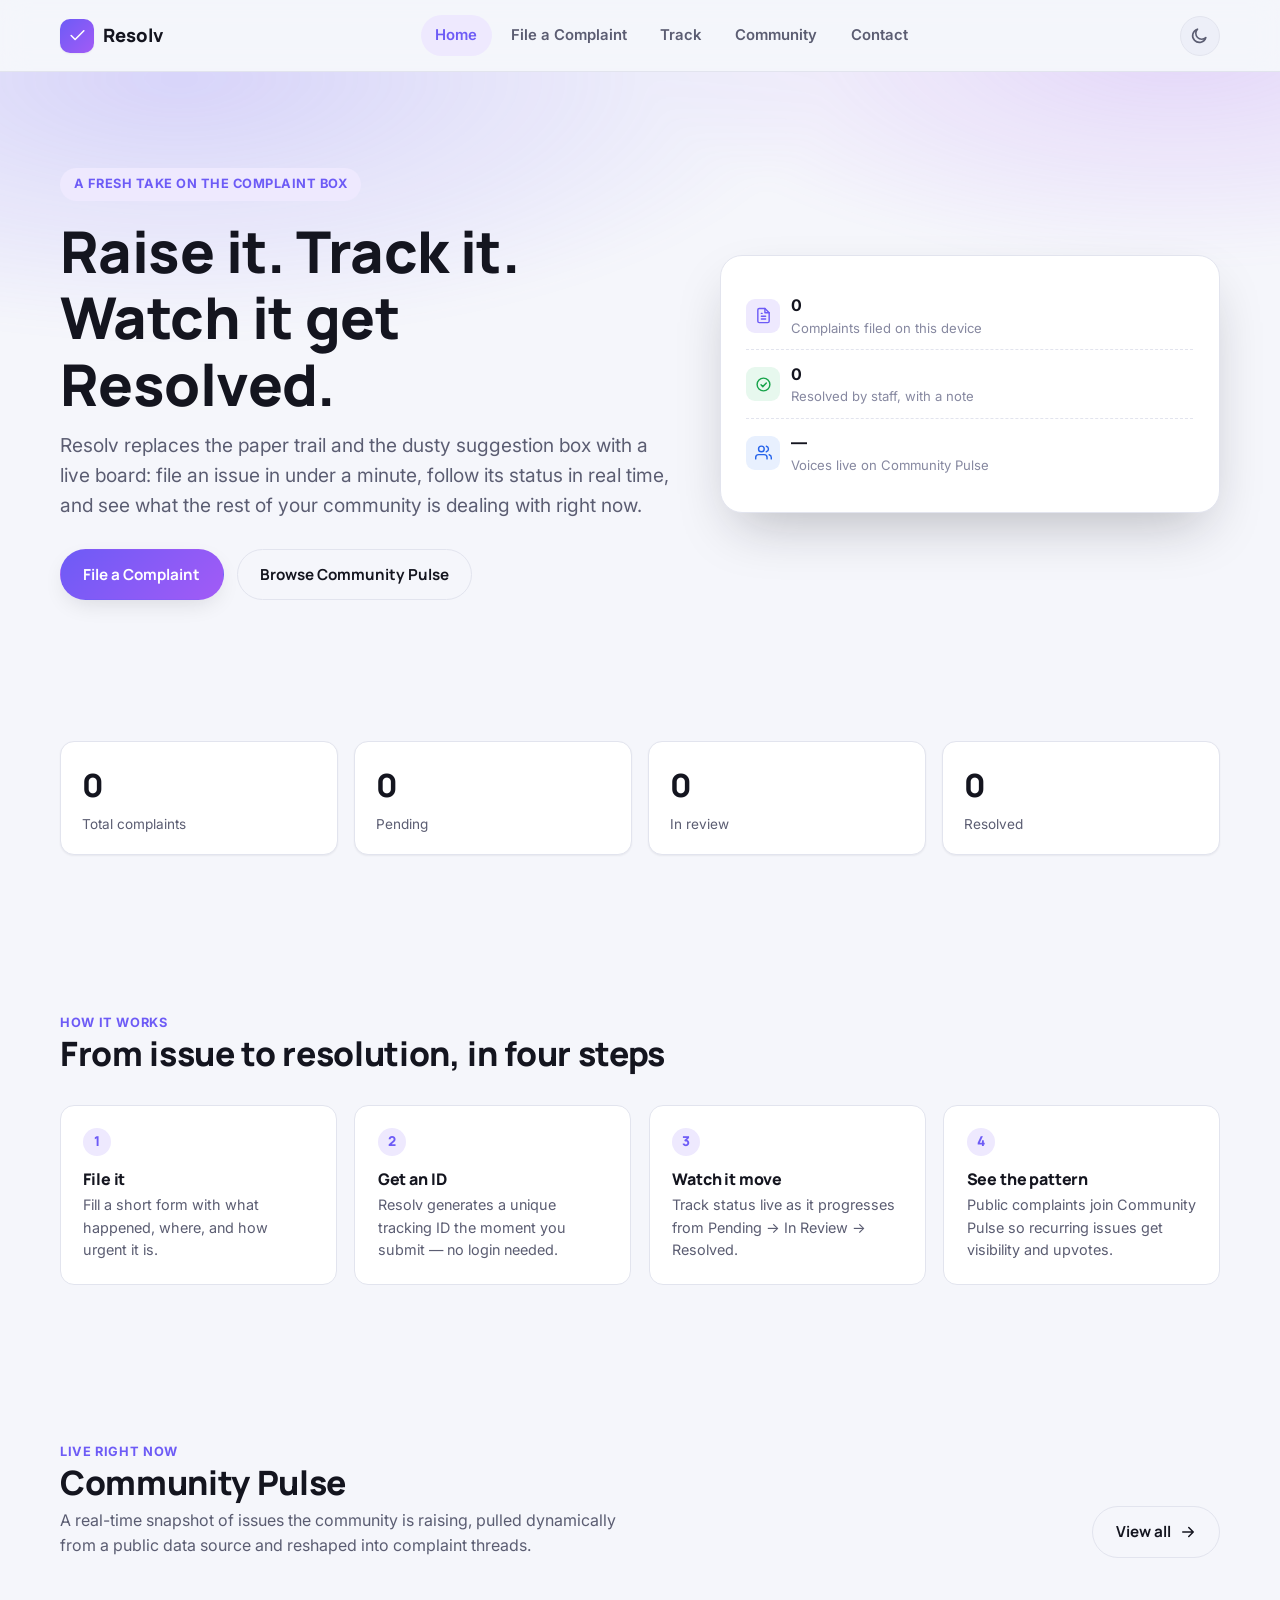
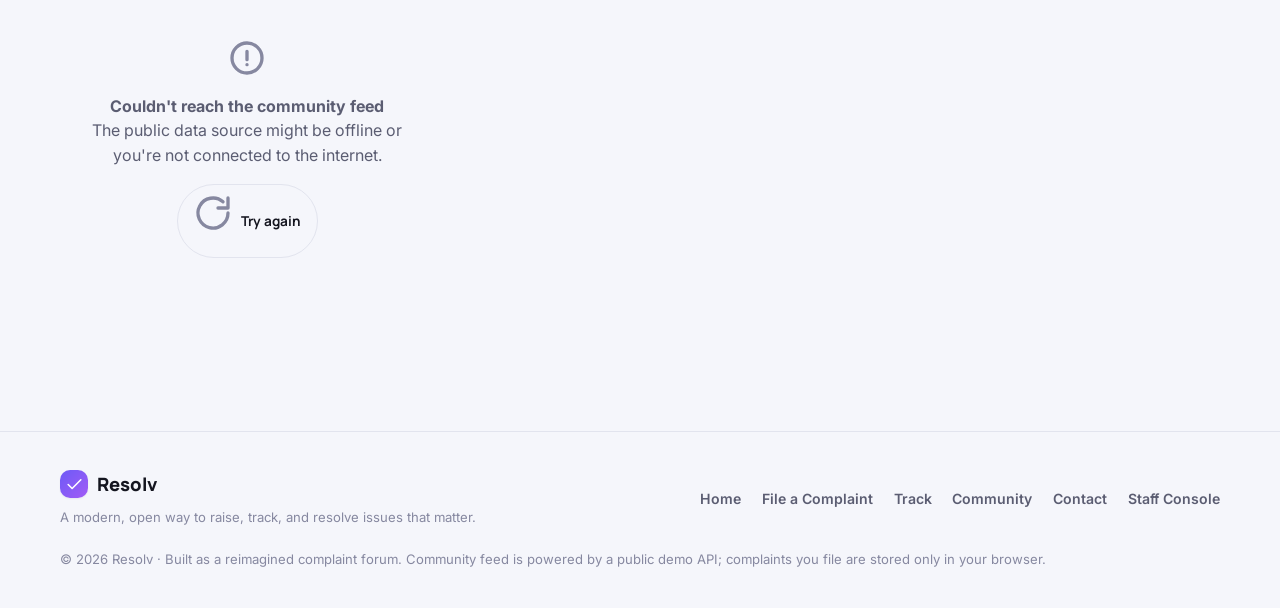
==== commit 07024c57: "Add a real resolution mechanism: Staff Console, not a fake timer The previous version had complaints" ====
--- a/index.html
+++ b/index.html
@@ -68,7 +68,7 @@
             <span class="mini-icon" style="background:var(--success-soft);color:var(--success)" data-icon="checkCircle"></span>
             <div>
               <strong id="heroResolved">—</strong>
-              <div class="footer-note">Marked resolved by the SLA engine</div>
+              <div class="footer-note">Resolved by staff, with a note</div>
             </div>
           </div>
           <div class="mini-row">
@@ -161,6 +161,7 @@
         <a href="track-complaint.html">Track</a>
         <a href="community.html">Community</a>
         <a href="contact.html">Contact</a>
+        <a href="admin.html">Staff Console</a>
       </nav>
     </div>
     <div class="container">
--- a/assets/css/styles.css
+++ b/assets/css/styles.css
@@ -333,6 +333,24 @@
 .mini-list-row .title { font-weight: 700; font-size: .93rem; }
 .mini-list-row .sub { color: var(--text-faint); font-size: .78rem; margin-top: .15rem; }
 
+/* ---------- staff console ---------- */
+.admin-card { padding: 1.3rem 1.5rem; display: flex; flex-direction: column; gap: .8rem; }
+.admin-head { display: flex; justify-content: space-between; align-items: flex-start; gap: 1rem; flex-wrap: wrap; }
+.admin-head h3 { font-size: 1.02rem; }
+.admin-meta { display: flex; flex-wrap: wrap; gap: 1.2rem; font-size: .82rem; color: var(--text-muted); }
+.admin-meta strong { color: var(--text); }
+.admin-actions { display: flex; flex-wrap: wrap; gap: .6rem; padding-top: .7rem; border-top: 1px solid var(--border); }
+.note-box { display: none; flex-direction: column; gap: .6rem; background: var(--bg-subtle); border: 1px solid var(--border); border-radius: var(--radius-sm); padding: .9rem; margin-top: .3rem; }
+.note-box.open { display: flex; }
+.note-box textarea { min-height: 70px; }
+.note-box .note-actions { display: flex; gap: .6rem; }
+.resolution-banner { display: flex; gap: .6rem; align-items: flex-start; background: var(--success-soft); color: var(--success); border-radius: var(--radius-sm); padding: .8rem .9rem; font-size: .85rem; }
+.resolution-banner strong { display: block; color: var(--text); font-size: .82rem; margin-bottom: .15rem; }
+.resolution-banner > svg { width: 20px; height: 20px; flex-shrink: 0; margin-top: 1px; }
+.checkbox-row > svg { width: 20px; height: 20px; flex-shrink: 0; margin-top: 2px; color: var(--success); }
+.gate-card { max-width: 380px; margin-inline: auto; text-align: center; padding: 2.2rem 1.8rem; }
+.gate-card .success-icon { background: var(--accent-soft); color: var(--accent); }
+
 /* ---------- chips / filter pills ---------- */
 .chip-group { display: flex; gap: .5rem; flex-wrap: wrap; }
 .chip { padding: .45rem .95rem; border-radius: var(--radius-full); border: 1px solid var(--border); background: var(--bg-elevated); font-size: .82rem; font-weight: 700; color: var(--text-muted); cursor: pointer; }
